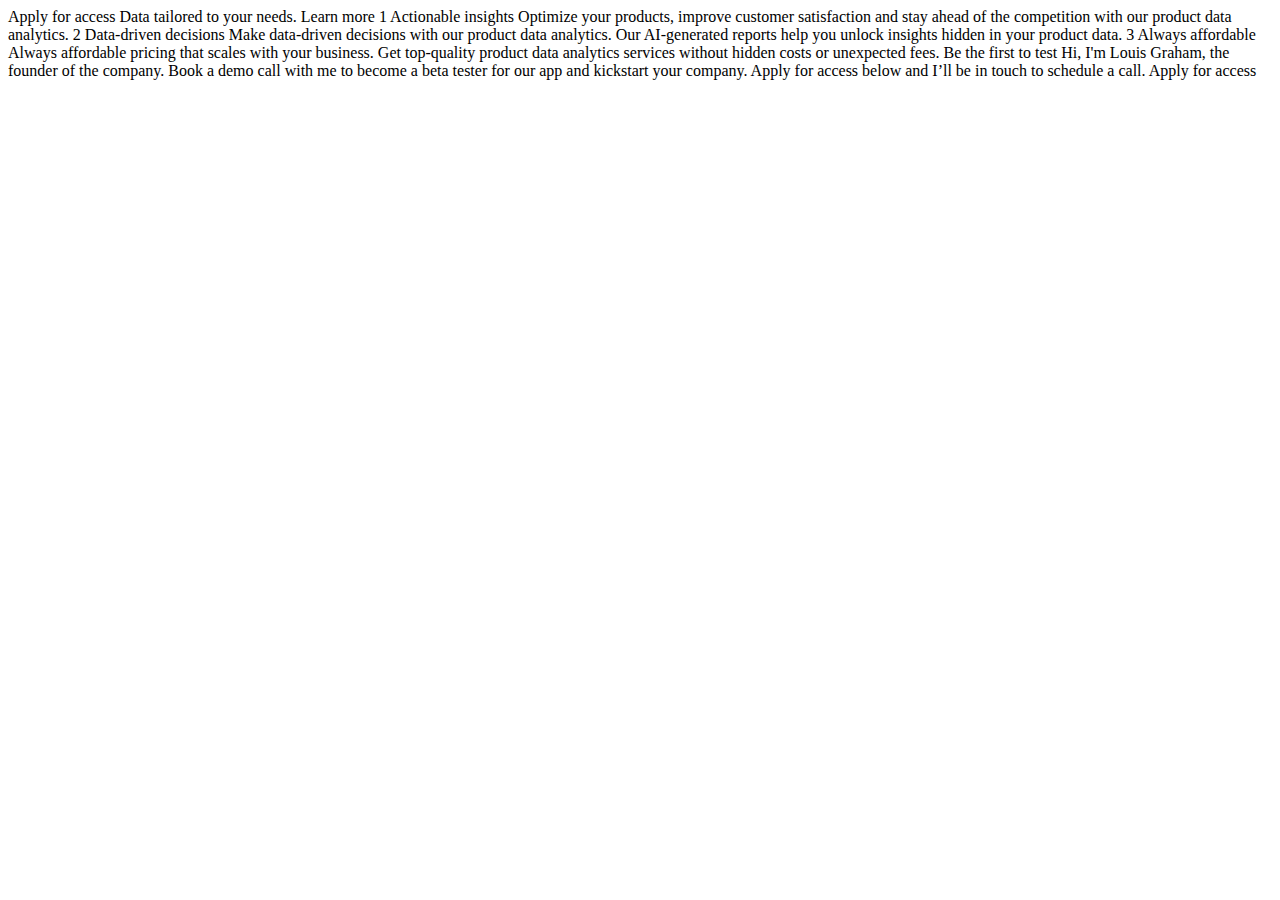
==== starter-code/index.html @ d8915584 "my first commit" ====
<!DOCTYPE html>
<html lang="en">
<head>
  <meta charset="UTF-8">
  <meta name="viewport" content="width=device-width, initial-scale=1.0">

  <link rel="icon" type="image/png" sizes="32x32" href="./assets/images/favicon-32x32.png">
  
  <title>Frontend Mentor | Workit landing page</title>
</head>
<body>

  Apply for access

  Data tailored to your needs.

  Learn more
  
  1

  Actionable insights
  
  Optimize your products, improve customer satisfaction and stay ahead of the competition 
  with our product data analytics.

  2

  Data-driven decisions

  Make data-driven decisions with our product data analytics. Our AI-generated reports help 
  you unlock insights hidden in your product data.

  3

  Always affordable

  Always affordable pricing that scales with your business. Get top-quality product data 
  analytics services without hidden costs or unexpected fees.

  Be the first to test

  Hi, I'm Louis Graham, the founder of the company. Book a demo call with me to become a 
  beta tester for our app and kickstart your company. Apply for access below and I’ll be 
  in touch to schedule a call.

  Apply for access

</body>
</html>
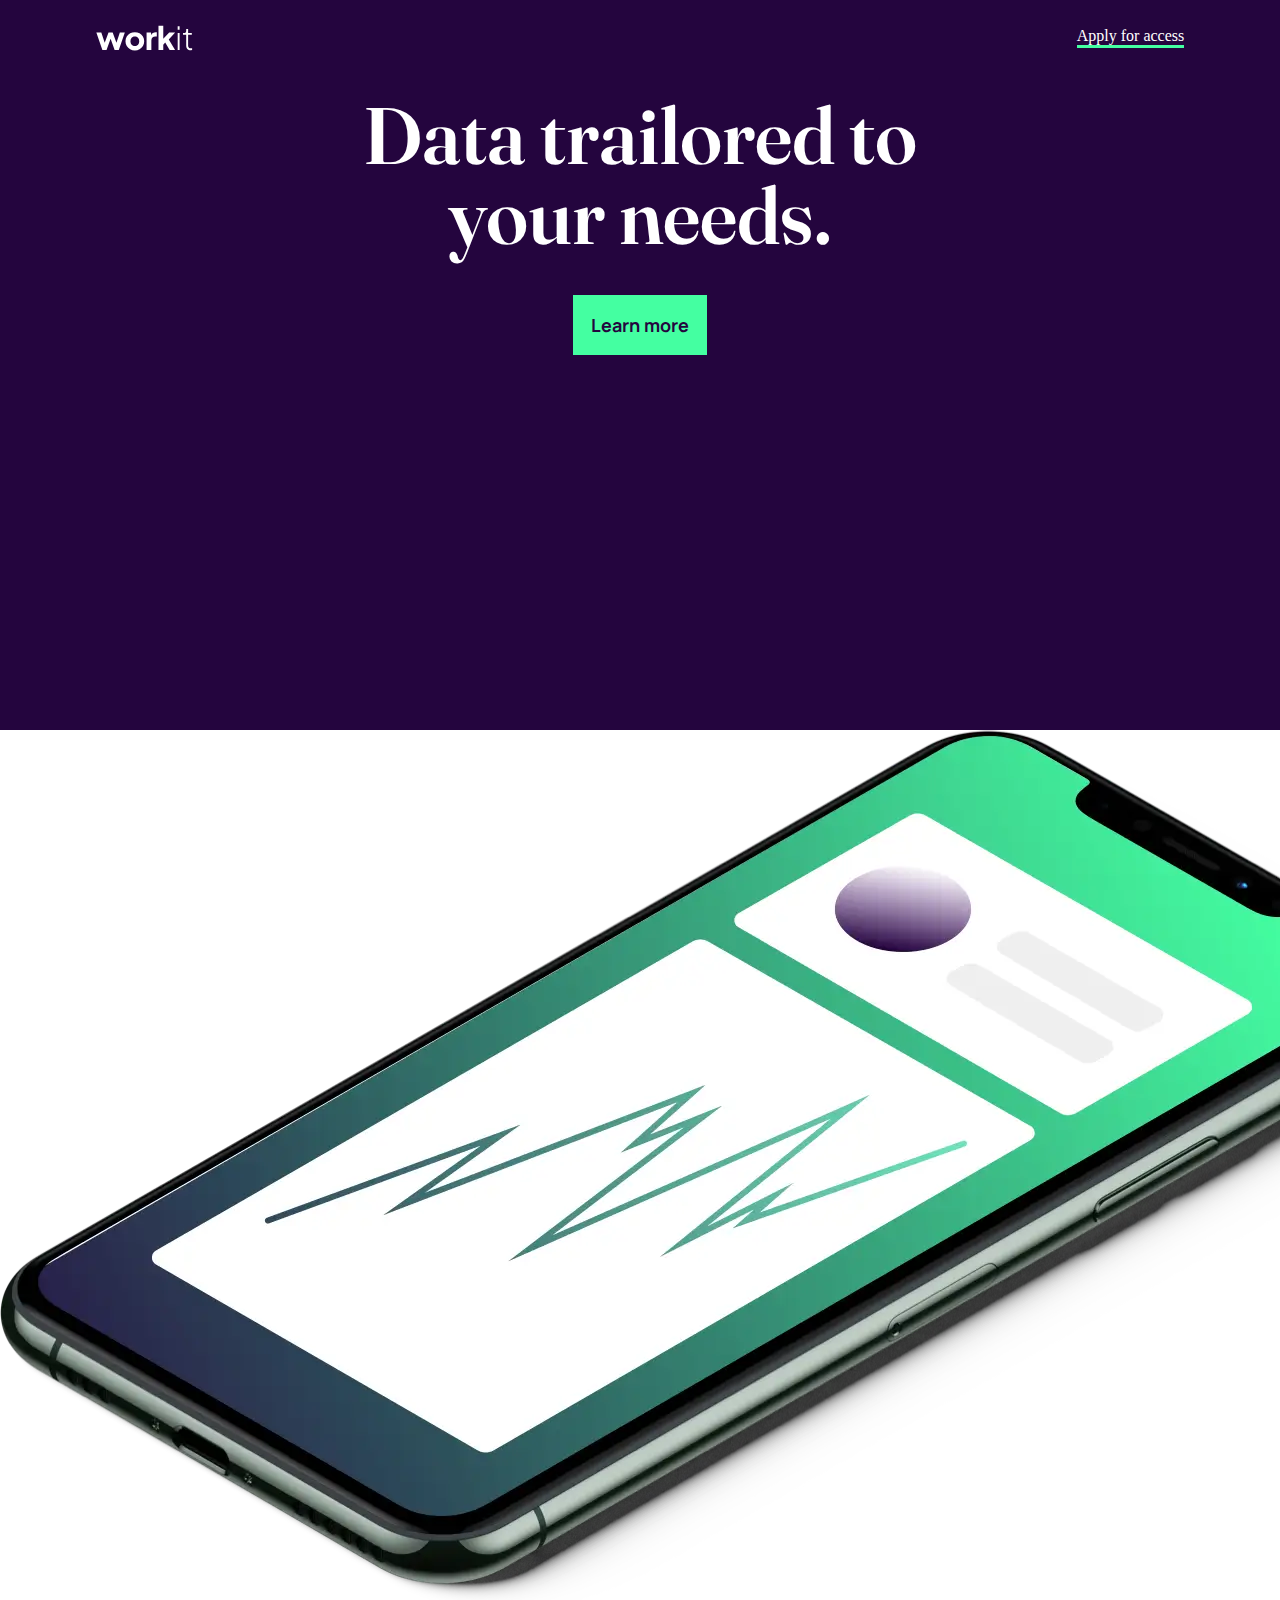
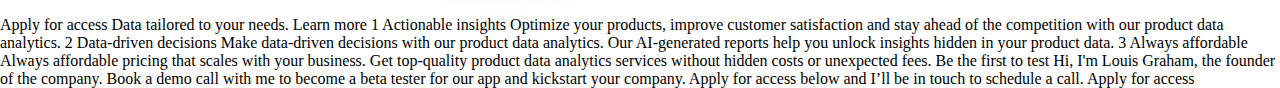
==== commit 4bf4b688: "progress" ====
--- a/starter-code/index.html
+++ b/starter-code/index.html
@@ -1,49 +1,59 @@
 <!DOCTYPE html>
 <html lang="en">
-<head>
-  <meta charset="UTF-8">
-  <meta name="viewport" content="width=device-width, initial-scale=1.0">
+  <head>
+    <meta charset="UTF-8" />
+    <meta name="viewport" content="width=device-width, initial-scale=1.0" />
 
-  <link rel="icon" type="image/png" sizes="32x32" href="./assets/images/favicon-32x32.png">
-  
-  <title>Frontend Mentor | Workit landing page</title>
-</head>
-<body>
+    <link rel="preconnect" href="https://fonts.googleapis.com" />
+    <link rel="preconnect" href="https://fonts.gstatic.com" crossorigin />
+    <link
+      href="https://fonts.googleapis.com/css2?family=Fraunces:opsz,wght@9..144,600&family=Manrope&display=swap"
+      rel="stylesheet"
+    />
+    <link rel="stylesheet" href="style.css" />
 
-  Apply for access
+    <title>Workit landing page</title>
+  </head>
+  <body>
+    <main class="container">
+      <header>
+        <div class="heading">
+          <svg
+            xmlns="http://www.w3.org/2000/svg"
+            width="97"
+            height="26"
+            viewBox="0 0 97 26"
+          >
+            <path
+              fill="#FFF"
+              d="m10.528 25 4.064-11.2L18.624 25h4.16l6.048-17.472H23.84l-3.392 10.144-3.776-10.144h-4.16L8.704 17.672 5.312 7.528H.352L6.368 25h4.16Zm28.324.384c1.728 0 3.296-.395 4.704-1.184a9.132 9.132 0 0 0 3.376-3.248c.842-1.376 1.264-2.939 1.264-4.688 0-1.77-.422-3.339-1.264-4.704a9.173 9.173 0 0 0-3.376-3.232c-1.408-.79-2.976-1.184-4.704-1.184-1.728 0-3.302.395-4.72 1.184a9.138 9.138 0 0 0-3.392 3.232c-.843 1.365-1.264 2.933-1.264 4.704 0 1.75.42 3.312 1.264 4.688a9.097 9.097 0 0 0 3.392 3.248c1.418.79 2.992 1.184 4.72 1.184Zm0-4.32c-1.302 0-2.363-.448-3.184-1.344-.822-.896-1.232-2.048-1.232-3.456 0-1.387.41-2.533 1.232-3.44.82-.907 1.882-1.36 3.184-1.36 1.3 0 2.357.453 3.168 1.36.81.907 1.216 2.053 1.216 3.44 0 1.408-.406 2.56-1.216 3.456-.811.896-1.867 1.344-3.168 1.344ZM55.367 25v-9.408c0-1.301.363-2.31 1.088-3.024.725-.715 1.675-1.072 2.848-1.072h1.504v-4.16h-1.024c-1.067 0-2.01.197-2.832.592-.821.395-1.456 1.136-1.904 2.224V7.528h-4.48V25h4.8Zm11.908 0v-5.344l1.92-2.112L73.643 25h5.44l-6.304-10.432 6.336-7.04h-5.92l-5.92 6.304V.776h-4.8V25h4.8ZM83.598 4.68V1.16h-1.92v3.52h1.92Zm0 20.32V8.008h-1.92V25h1.92Zm11.012.192c.17 0 .405-.01.704-.032.298-.021.565-.064.8-.128v-1.76a11.29 11.29 0 0 1-1.216.096c-.768 0-1.355-.139-1.76-.416a2.012 2.012 0 0 1-.816-1.088 4.628 4.628 0 0 1-.208-1.376V9.832h3.712V8.008h-3.712V4.04h-1.92v1.824c0 .661-.176 1.184-.528 1.568-.352.384-.838.576-1.456.576h-1.216v1.824h3.2v10.656c0 1.536.378 2.704 1.136 3.504.757.8 1.85 1.2 3.28 1.2Z"
+            />
+          </svg>
+          <p>Apply for access</p>
+        </div>
+        <div class="heading-text">
+          Data trailored to <br />
+          your needs.
+        </div>
+        <div class="learn-more">
+          <a href="#">Learn more</a>
+        </div>
+      </header>
+      <div class="heading-secondary">
+        <img src="./assets/images/image-hero.webp" alt="" />
+      </div>
+    </main>
 
-  Data tailored to your needs.
-
-  Learn more
-  
-  1
-
-  Actionable insights
-  
-  Optimize your products, improve customer satisfaction and stay ahead of the competition 
-  with our product data analytics.
-
-  2
-
-  Data-driven decisions
-
-  Make data-driven decisions with our product data analytics. Our AI-generated reports help 
-  you unlock insights hidden in your product data.
-
-  3
-
-  Always affordable
-
-  Always affordable pricing that scales with your business. Get top-quality product data 
-  analytics services without hidden costs or unexpected fees.
-
-  Be the first to test
-
-  Hi, I'm Louis Graham, the founder of the company. Book a demo call with me to become a 
-  beta tester for our app and kickstart your company. Apply for access below and I’ll be 
-  in touch to schedule a call.
-
-  Apply for access
-
-</body>
-</html>+    Apply for access Data tailored to your needs. Learn more 1 Actionable
+    insights Optimize your products, improve customer satisfaction and stay
+    ahead of the competition with our product data analytics. 2 Data-driven
+    decisions Make data-driven decisions with our product data analytics. Our
+    AI-generated reports help you unlock insights hidden in your product data. 3
+    Always affordable Always affordable pricing that scales with your business.
+    Get top-quality product data analytics services without hidden costs or
+    unexpected fees. Be the first to test Hi, I'm Louis Graham, the founder of
+    the company. Book a demo call with me to become a beta tester for our app
+    and kickstart your company. Apply for access below and I’ll be in touch to
+    schedule a call. Apply for access
+  </body>
+</html>
--- a/starter-code/style.css
+++ b/starter-code/style.css
@@ -0,0 +1,58 @@
+* {
+  padding: 0;
+  margin: 0;
+  box-sizing: border-box;
+}
+
+body {
+  max-width: 1440px;
+}
+
+header {
+  background-color: #24053e;
+  color: #fff;
+  height: 730px;
+  /* clip-path: polygon(0% 0%, 100% 0%, 100% 100%, 0% 100%, 50% 50%); */
+}
+
+header .heading {
+  padding: 24.61px 95.76px 24.61px 95.76px;
+  display: flex;
+  align-items: center;
+  justify-content: space-between;
+}
+
+header .heading p {
+  border-bottom: 3px solid rgb(68, 255, 161);
+}
+
+header .heading-text {
+  font-family: "Fraunces";
+  font-size: 80px;
+  line-height: 1;
+  font-weight: 600;
+  text-align: center;
+  margin-top: 20px;
+}
+
+header .learn-more {
+  display: flex;
+  justify-content: center;
+  margin-top: 40px;
+}
+
+header .learn-more a:link {
+  display: inline-block;
+  /* position: absolute; */
+  text-align: center;
+  text-decoration: none;
+  font-family: "Manrope";
+  font-weight: bold;
+  font-size: 18px;
+  padding: 18px;
+  color: #24053e;
+  background-color: rgb(68, 255, 161);
+}
+
+.container .heading-secondary {
+}
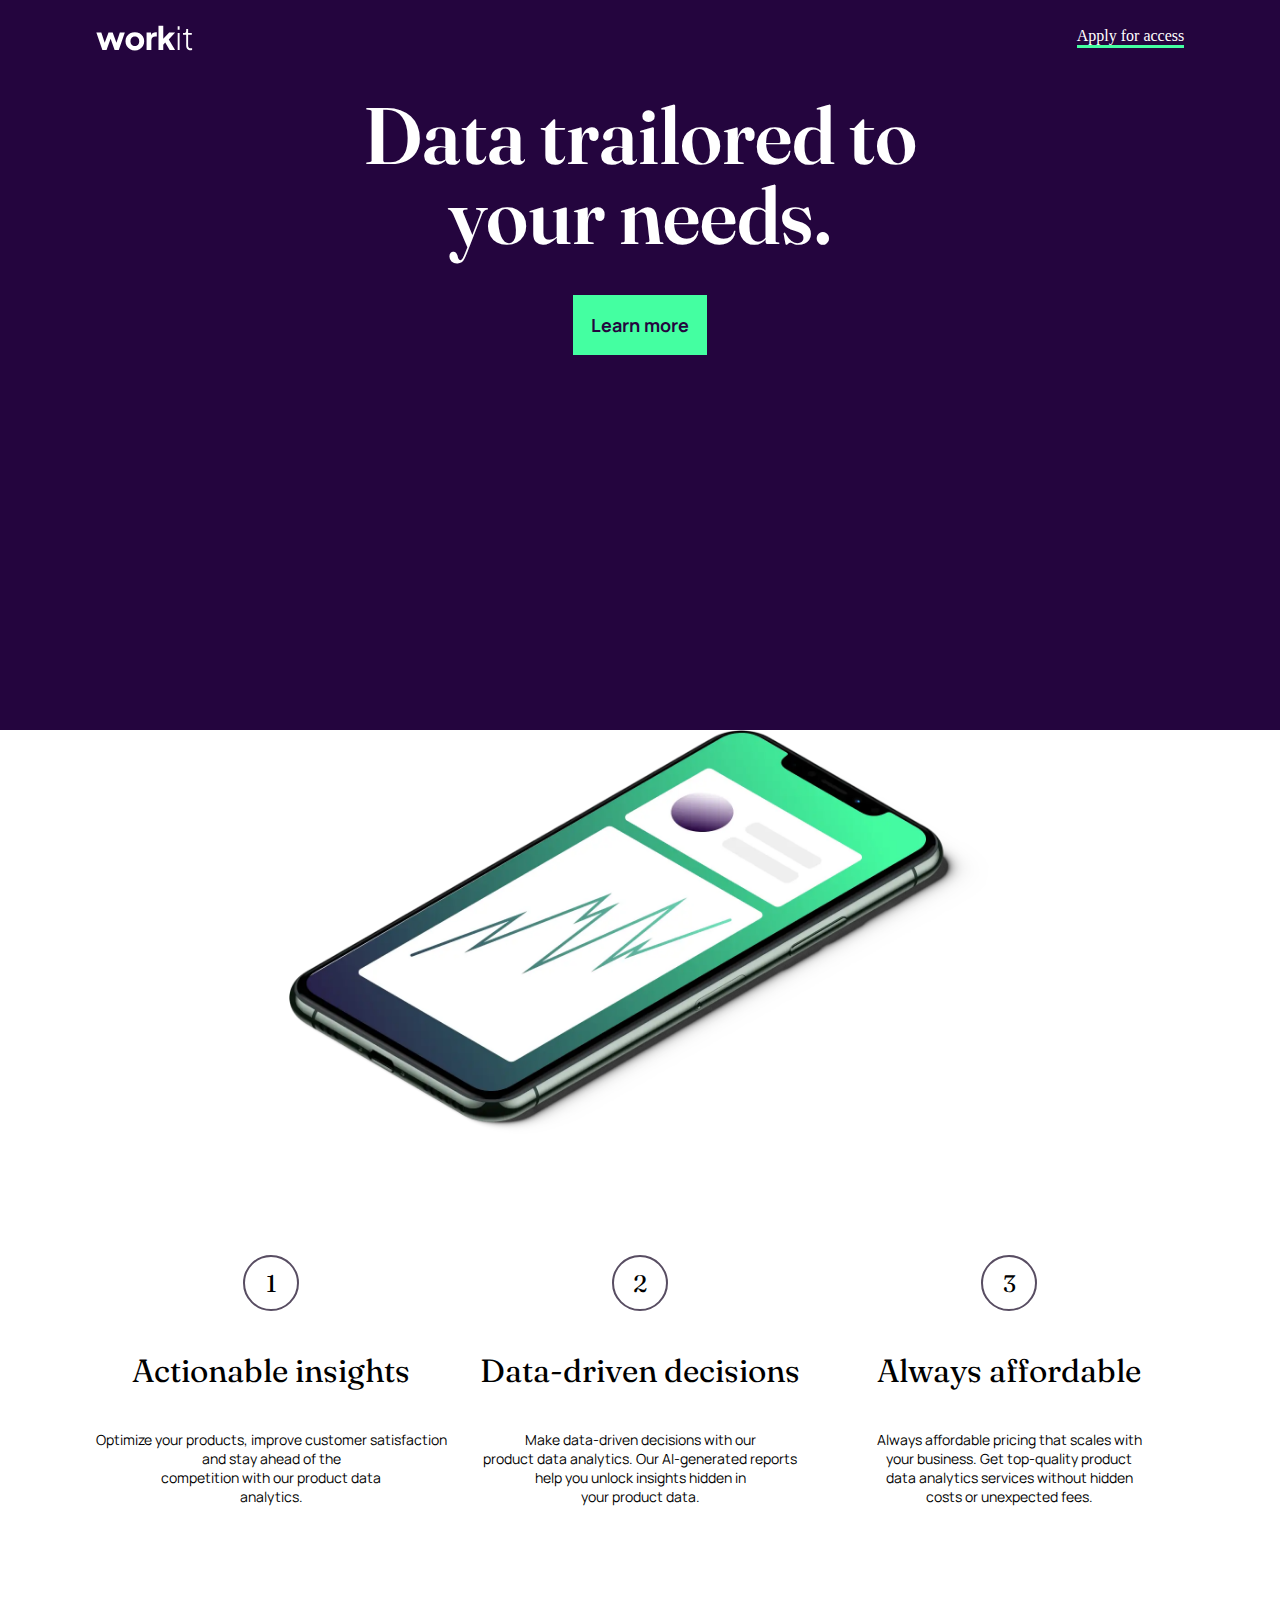
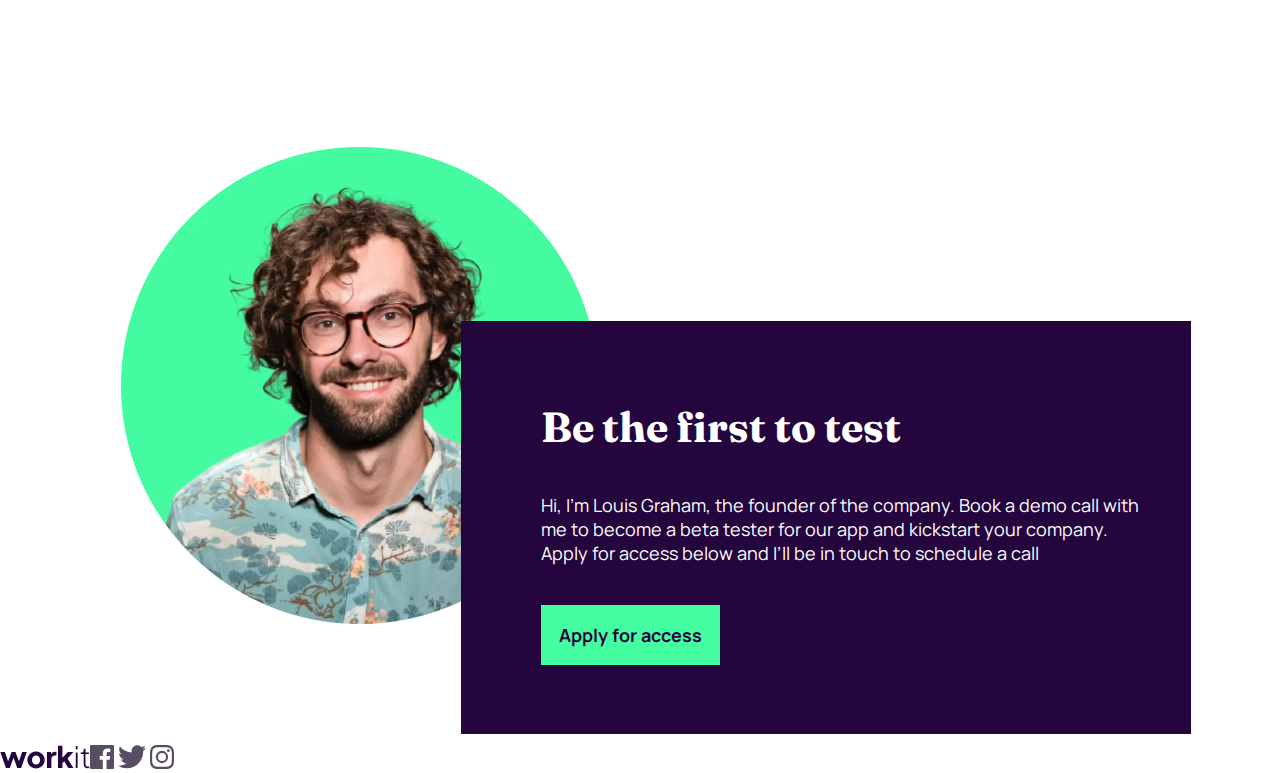
==== commit 8a2d00ee: "progress" ====
--- a/starter-code/index.html
+++ b/starter-code/index.html
@@ -41,19 +41,60 @@
       </header>
       <div class="heading-secondary">
         <img src="./assets/images/image-hero.webp" alt="" />
+        <div class="details-content">
+          <div class="details">
+            <p class="number">1</p>
+            <p class="heading-small">Actionable insights</p>
+            <p class="text">
+              Optimize your products, improve customer satisfaction and stay
+              ahead of the <br />
+              competition with our product data <br />
+              analytics.
+            </p>
+          </div>
+          <div class="details">
+            <p class="number">2</p>
+            <p class="heading-small">Data-driven decisions</p>
+            <p class="text">
+              Make data-driven decisions with our <br />
+              product data analytics. Our AI-generated reports <br />
+              help you unlock insights hidden in <br />
+              your product data.
+            </p>
+          </div>
+          <div class="details">
+            <p class="number">3</p>
+            <p class="heading-small">Always affordable</p>
+            <p class="text">
+              Always affordable pricing that scales with <br />
+              your business. Get top-quality product <br />
+              data analytics services without hidden <br />
+              costs or unexpected fees.
+            </p>
+          </div>
+        </div>
+      </div>
+      <div class="action">
+        <img src="./assets/images/image-founder.webp" alt="" />
+        <div class="action-content">
+          <div class="heading-mid">Be the first to test</div>
+          <p>
+            Hi, I'm Louis Graham, the founder of the company. Book a demo call
+            with me to become a beta tester for our app and kickstart your
+            company. Apply for access below and I’ll be in touch to schedule a
+            call
+          </p>
+          <a href="#">Apply for access</a>
+        </div>
       </div>
     </main>
-
-    Apply for access Data tailored to your needs. Learn more 1 Actionable
-    insights Optimize your products, improve customer satisfaction and stay
-    ahead of the competition with our product data analytics. 2 Data-driven
-    decisions Make data-driven decisions with our product data analytics. Our
-    AI-generated reports help you unlock insights hidden in your product data. 3
-    Always affordable Always affordable pricing that scales with your business.
-    Get top-quality product data analytics services without hidden costs or
-    unexpected fees. Be the first to test Hi, I'm Louis Graham, the founder of
-    the company. Book a demo call with me to become a beta tester for our app
-    and kickstart your company. Apply for access below and I’ll be in touch to
-    schedule a call. Apply for access
+    <footer>
+      <img src="./assets/images/logo-dark.svg" alt="" srcset="" />
+      <div>
+        <img src="./assets/images/icon-facebook.svg" alt="" />
+        <img src="./assets/images/icon-twitter.svg" alt="" />
+        <img src="./assets/images/icon-instagram.svg" alt="" />
+      </div>
+    </footer>
   </body>
 </html>
--- a/starter-code/style.css
+++ b/starter-code/style.css
@@ -41,7 +41,7 @@
   margin-top: 40px;
 }
 
-header .learn-more a:link {
+a:link {
   display: inline-block;
   /* position: absolute; */
   text-align: center;
@@ -55,4 +55,103 @@
 }
 
 .container .heading-secondary {
+  display: flex;
+  justify-content: center;
+  align-items: center;
+  flex-direction: column;
 }
+
+.heading-secondary img {
+  height: 405px;
+  width: 702px;
+  display: block;
+}
+
+.details-content {
+  font-size: 14px;
+  padding: 120px;
+  display: flex;
+  gap: 15px;
+  justify-content: space-around;
+}
+.details {
+  font-family: "Fraunces", sans-serif;
+  width: 354px;
+  display: flex;
+  justify-content: center;
+  align-items: center;
+  flex-direction: column;
+}
+
+.number {
+  height: 56px;
+  width: 56px;
+  /* text-align: center; */
+  display: flex;
+  justify-content: center;
+  align-items: center;
+  border: 2px solid rgba(88, 77, 98);
+  font-size: 24px;
+  border-radius: 50%;
+}
+
+.heading-small {
+  font-size: 32px;
+  margin: 40px 0 40px 0;
+}
+
+.text {
+  font-family: "Manrope";
+  text-align: center;
+}
+
+.action {
+  padding: 121px;
+  display: flex;
+  position: relative;
+}
+
+.action img {
+  height: 477px;
+  width: 477px;
+}
+
+.action .action-content {
+  height: 413px;
+  width: 730px;
+  padding: 80px;
+  background-color: rgb(36, 5, 62);
+  color: white;
+  position: absolute;
+  top: 41%;
+  left: 36%;
+}
+
+.action .action-content .heading-mid {
+  font-family: "Fraunces", sans-serif;
+  font-size: 42px;
+  font-weight: bold;
+  margin-bottom: 20px;
+}
+
+.action .action-content p {
+  width: 602px;
+  font-size: 18px;
+  font-family: "Manrope";
+  font-weight: 400;
+  color: 584D62;
+  padding: 20px 0 40px 0;
+}
+
+.action .action-content a {
+  font-weight: bold;
+  font-size: 18px;
+}
+
+footer {
+  display: flex;
+}
+
+footer img {
+  height: 24px;
+}
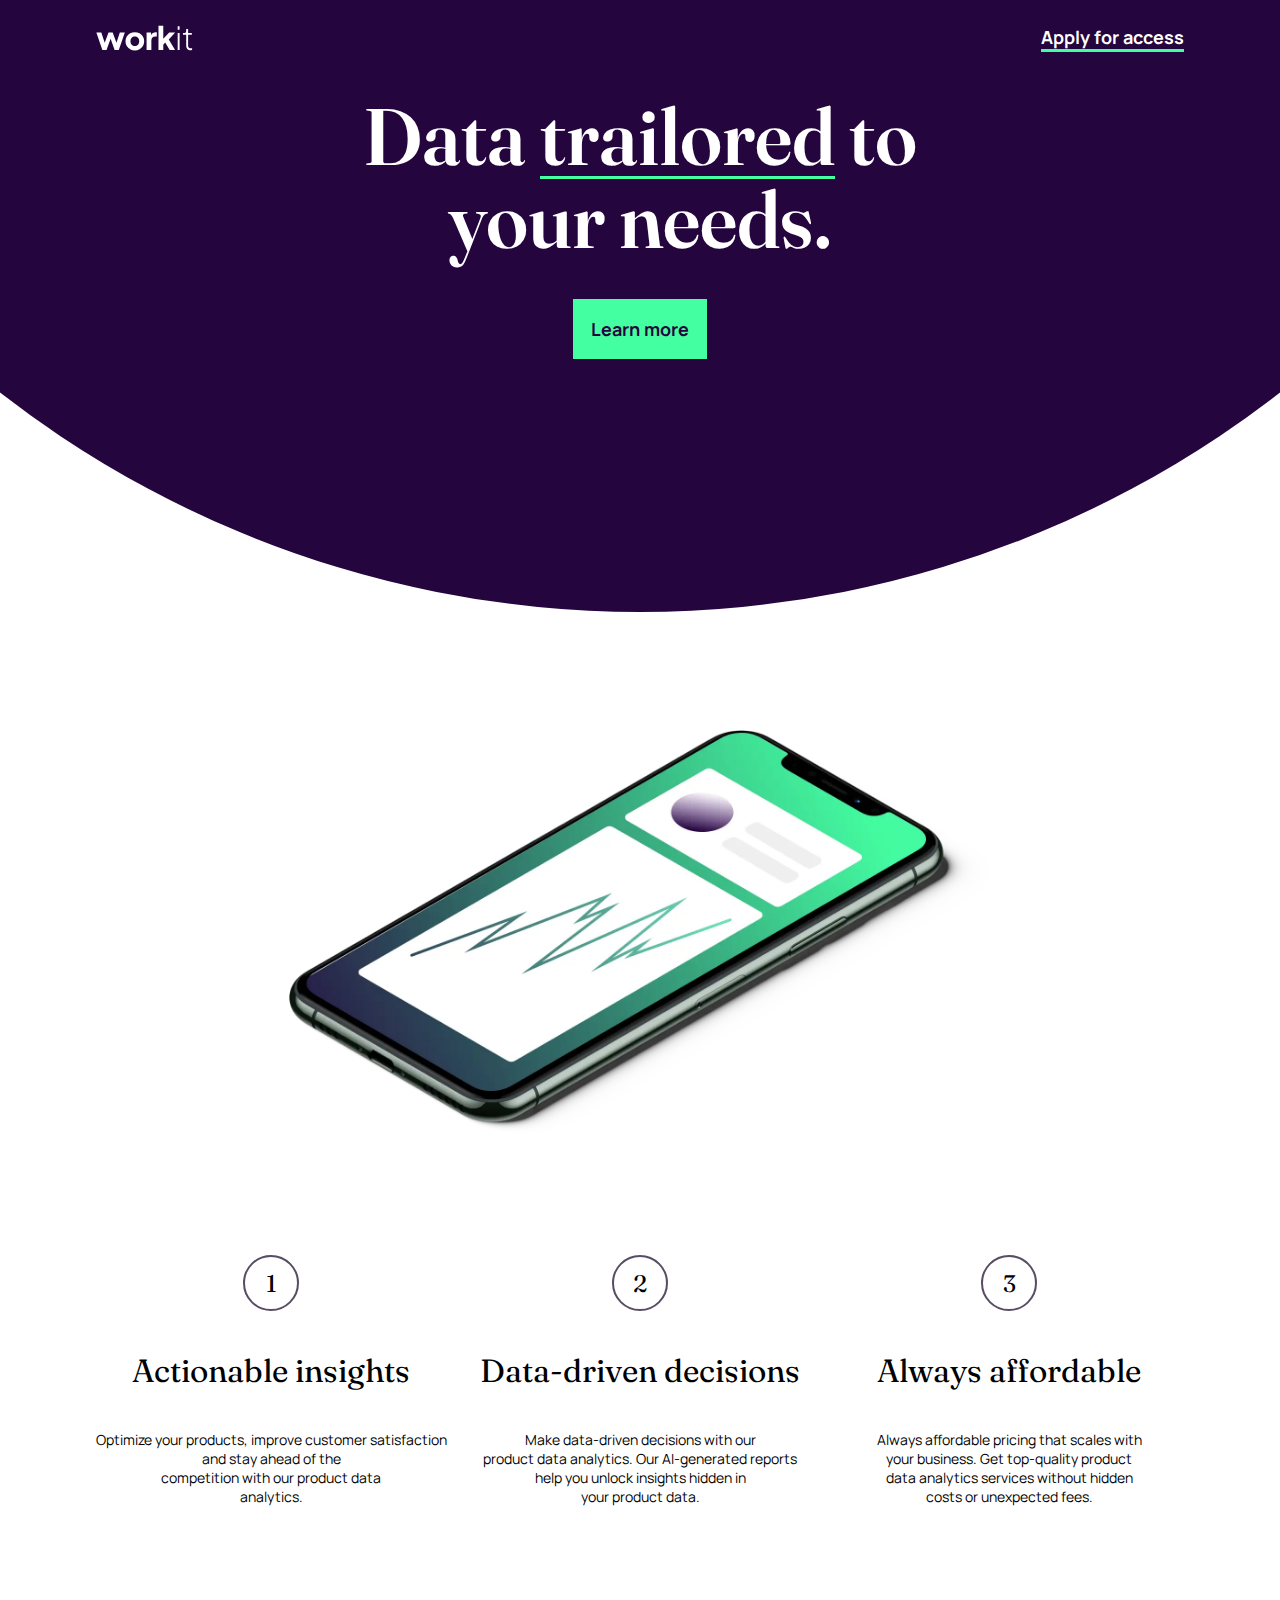
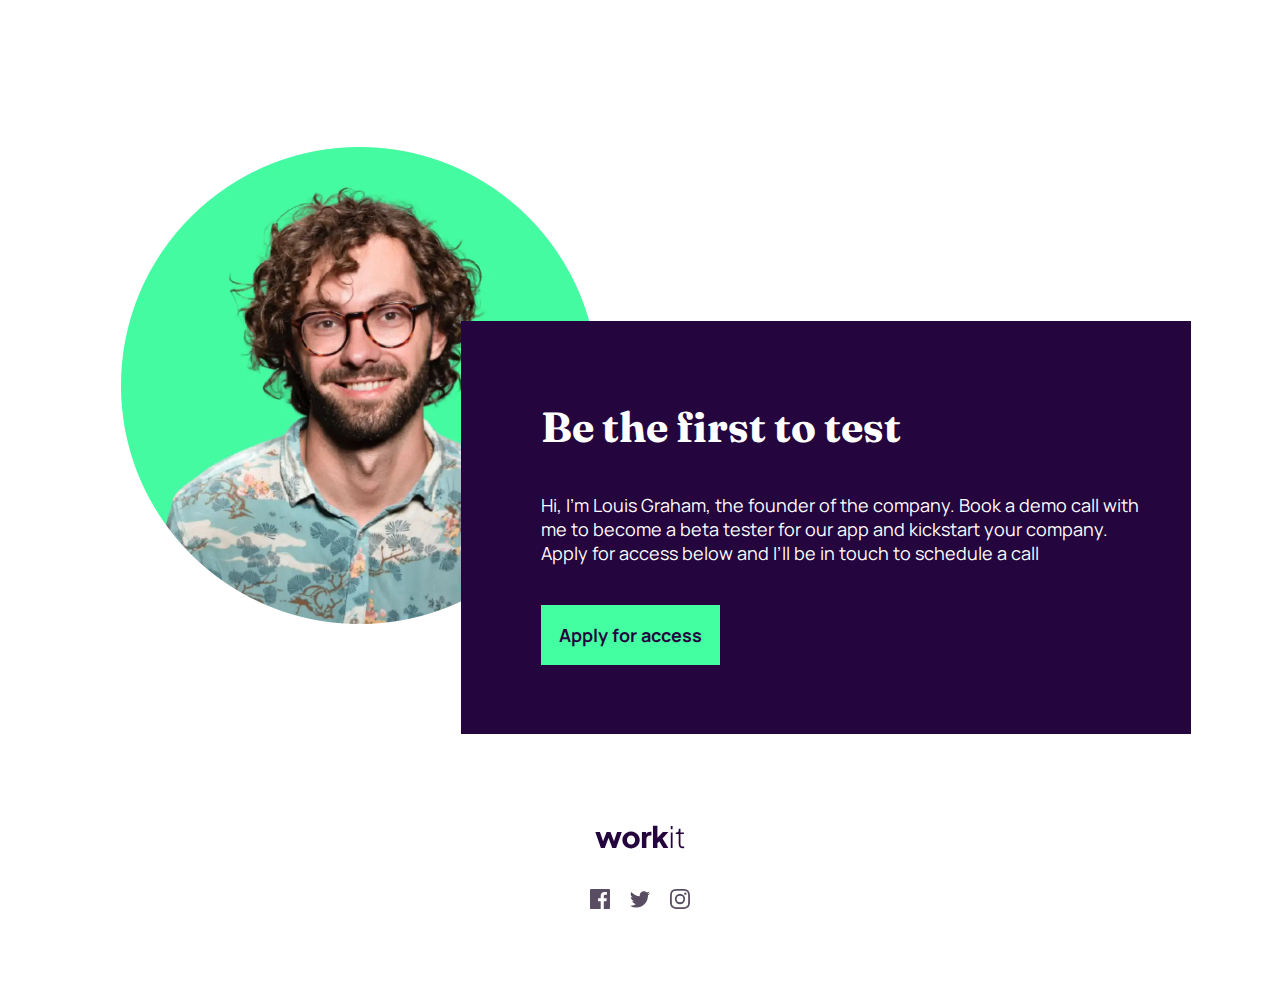
==== commit a6040dbe: "progress- circle" ====
--- a/starter-code/index.html
+++ b/starter-code/index.html
@@ -29,10 +29,10 @@
               d="m10.528 25 4.064-11.2L18.624 25h4.16l6.048-17.472H23.84l-3.392 10.144-3.776-10.144h-4.16L8.704 17.672 5.312 7.528H.352L6.368 25h4.16Zm28.324.384c1.728 0 3.296-.395 4.704-1.184a9.132 9.132 0 0 0 3.376-3.248c.842-1.376 1.264-2.939 1.264-4.688 0-1.77-.422-3.339-1.264-4.704a9.173 9.173 0 0 0-3.376-3.232c-1.408-.79-2.976-1.184-4.704-1.184-1.728 0-3.302.395-4.72 1.184a9.138 9.138 0 0 0-3.392 3.232c-.843 1.365-1.264 2.933-1.264 4.704 0 1.75.42 3.312 1.264 4.688a9.097 9.097 0 0 0 3.392 3.248c1.418.79 2.992 1.184 4.72 1.184Zm0-4.32c-1.302 0-2.363-.448-3.184-1.344-.822-.896-1.232-2.048-1.232-3.456 0-1.387.41-2.533 1.232-3.44.82-.907 1.882-1.36 3.184-1.36 1.3 0 2.357.453 3.168 1.36.81.907 1.216 2.053 1.216 3.44 0 1.408-.406 2.56-1.216 3.456-.811.896-1.867 1.344-3.168 1.344ZM55.367 25v-9.408c0-1.301.363-2.31 1.088-3.024.725-.715 1.675-1.072 2.848-1.072h1.504v-4.16h-1.024c-1.067 0-2.01.197-2.832.592-.821.395-1.456 1.136-1.904 2.224V7.528h-4.48V25h4.8Zm11.908 0v-5.344l1.92-2.112L73.643 25h5.44l-6.304-10.432 6.336-7.04h-5.92l-5.92 6.304V.776h-4.8V25h4.8ZM83.598 4.68V1.16h-1.92v3.52h1.92Zm0 20.32V8.008h-1.92V25h1.92Zm11.012.192c.17 0 .405-.01.704-.032.298-.021.565-.064.8-.128v-1.76a11.29 11.29 0 0 1-1.216.096c-.768 0-1.355-.139-1.76-.416a2.012 2.012 0 0 1-.816-1.088 4.628 4.628 0 0 1-.208-1.376V9.832h3.712V8.008h-3.712V4.04h-1.92v1.824c0 .661-.176 1.184-.528 1.568-.352.384-.838.576-1.456.576h-1.216v1.824h3.2v10.656c0 1.536.378 2.704 1.136 3.504.757.8 1.85 1.2 3.28 1.2Z"
             />
           </svg>
-          <p>Apply for access</p>
+          <p> <a href="#"> Apply for access </a></p>
         </div>
         <div class="heading-text">
-          Data trailored to <br />
+          Data <span>trailored</span> to <br />
           your needs.
         </div>
         <div class="learn-more">
@@ -88,12 +88,22 @@
         </div>
       </div>
     </main>
+    <div class="secondary-logo">
+        <img src="./assets/images/logo-dark.svg" alt="" srcset="" />
+      </div>
+    </div>
     <footer>
-      <img src="./assets/images/logo-dark.svg" alt="" srcset="" />
-      <div>
-        <img src="./assets/images/icon-facebook.svg" alt="" />
+      <div class="footer">
+          <a href="#" class="socials">
+        <img src="./assets/images/icon-facebook.svg" alt="" /> 
+            </a>
+          <a href="#">
         <img src="./assets/images/icon-twitter.svg" alt="" />
+      </a>
+      
+        <a href="#">
         <img src="./assets/images/icon-instagram.svg" alt="" />
+        </a>
       </div>
     </footer>
   </body>
--- a/starter-code/style.css
+++ b/starter-code/style.css
@@ -9,10 +9,23 @@
 }
 
 header {
-  background-color: #24053e;
   color: #fff;
   height: 730px;
-  /* clip-path: polygon(0% 0%, 100% 0%, 100% 100%, 0% 100%, 50% 50%); */
+  position: relative;
+  overflow: hidden;
+}
+
+header:before {
+  content: "";
+  position: absolute;
+  top: 0px;
+  left: 0px;
+  width: 100%;
+  height: 100%;
+  background-color: #24053e;
+  z-index: -1;
+  clip-path: circle(61vh at 50% -6vh);
+  transform: scale(1.9);
 }
 
 header .heading {
@@ -22,28 +35,9 @@
   justify-content: space-between;
 }
 
-header .heading p {
-  border-bottom: 3px solid rgb(68, 255, 161);
-}
-
-header .heading-text {
-  font-family: "Fraunces";
-  font-size: 80px;
-  line-height: 1;
-  font-weight: 600;
-  text-align: center;
-  margin-top: 20px;
-}
-
-header .learn-more {
-  display: flex;
-  justify-content: center;
-  margin-top: 40px;
-}
-
 a:link {
   display: inline-block;
-  /* position: absolute; */
+  cursor: pointer;
   text-align: center;
   text-decoration: none;
   font-family: "Manrope";
@@ -52,6 +46,36 @@
   padding: 18px;
   color: #24053e;
   background-color: rgb(68, 255, 161);
+}
+
+header .heading p a {
+  color: #fff;
+  border-bottom: 3px solid rgb(68, 255, 161);
+}
+
+header .heading p a:link {
+  background-color: inherit;
+  color: inherit;
+  padding: 0;
+}
+
+header .heading-text {
+  font-family: "Fraunces";
+  font-size: 80px;
+  line-height: 1;
+  font-weight: 600;
+  text-align: center;
+  margin-top: 20px;
+}
+header .heading-text span {
+  display: inline-block;
+  border-bottom: 3px solid rgb(68, 255, 161);
+}
+
+header .learn-more {
+  display: flex;
+  justify-content: center;
+  margin-top: 40px;
 }
 
 .container .heading-secondary {
@@ -148,10 +172,30 @@
   font-size: 18px;
 }
 
+.secondary-logo img {
+  display: block;
+  height: 24px;
+  margin: 80px 0 40px 0;
+}
+
+.secondary-logo,
 footer {
   display: flex;
-}
-
-footer img {
-  height: 24px;
-}
+  justify-content: center;
+}
+
+footer .footer {
+  display: flex;
+  gap: 20px;
+  flex-direction: row;
+}
+
+footer {
+  padding-bottom: 80px;
+}
+
+footer .footer a:link {
+  background-color: white;
+  padding: 0;
+  margin: 0;
+}
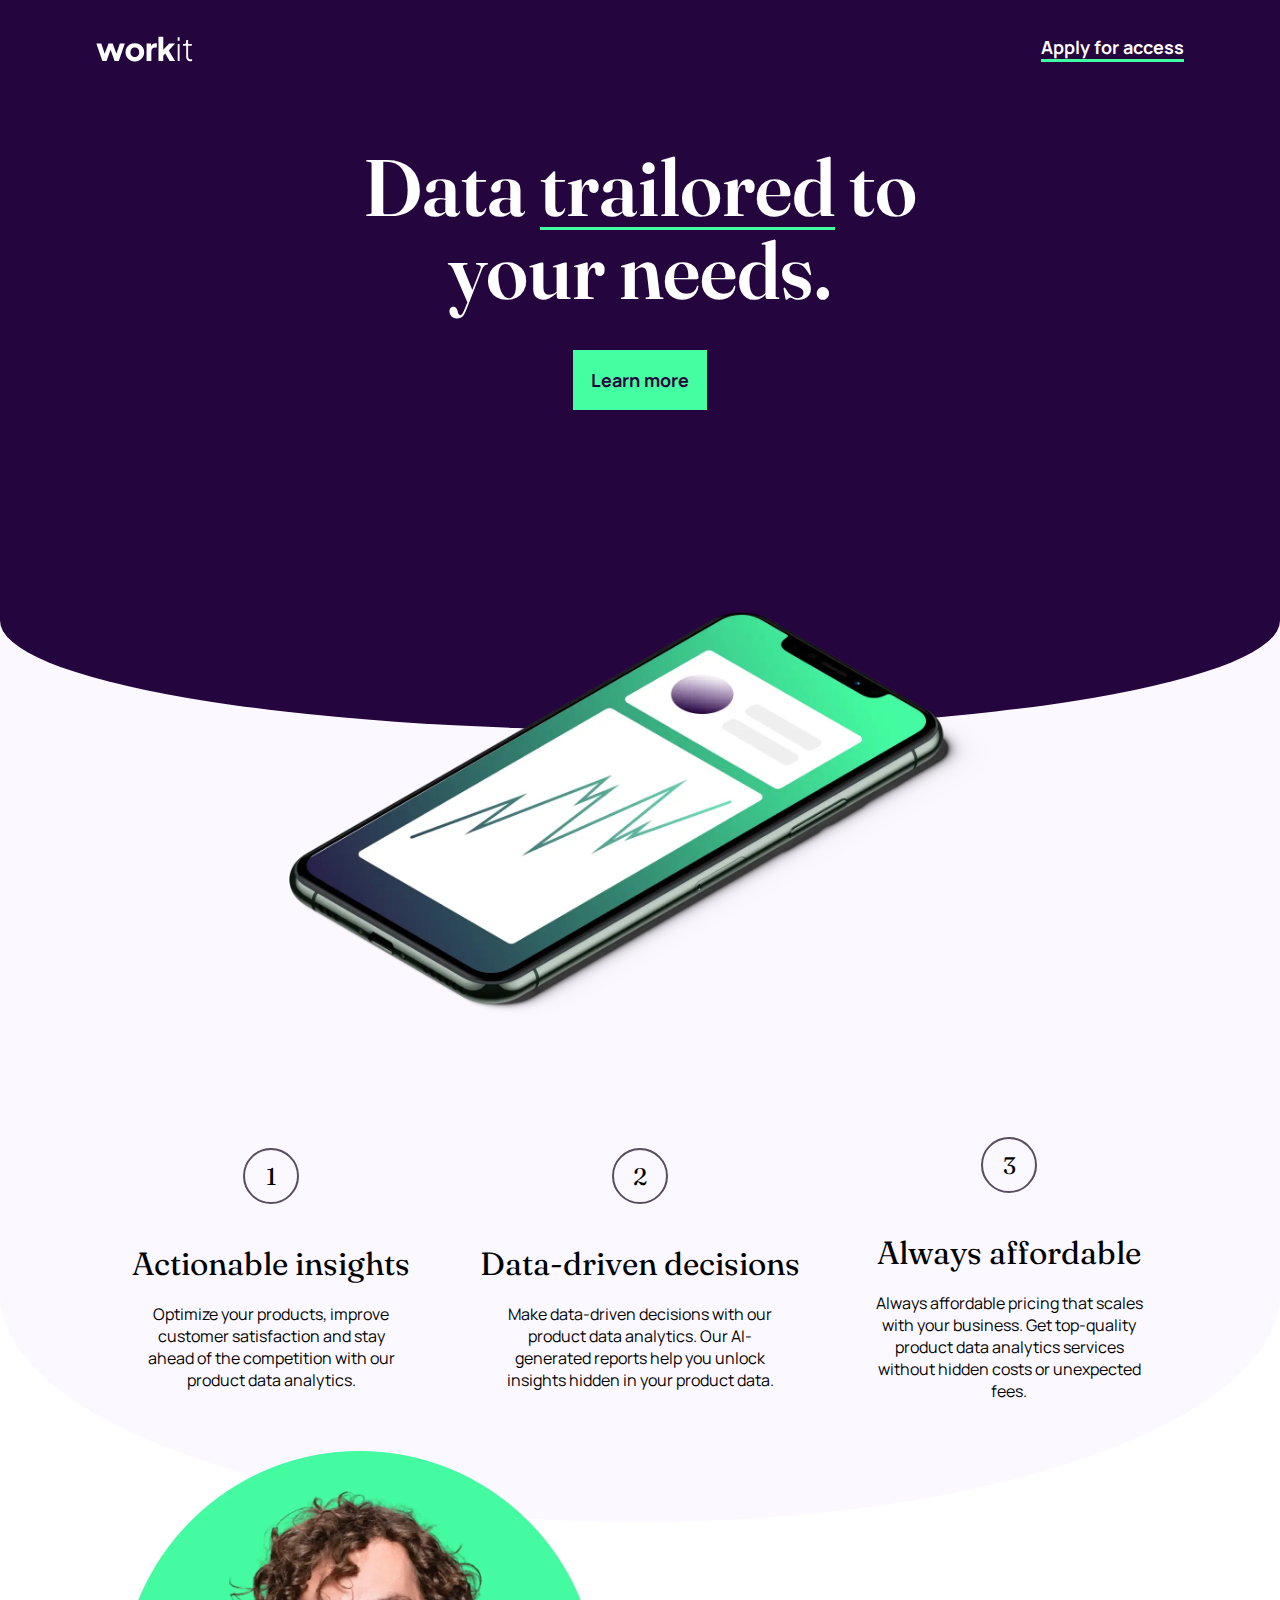
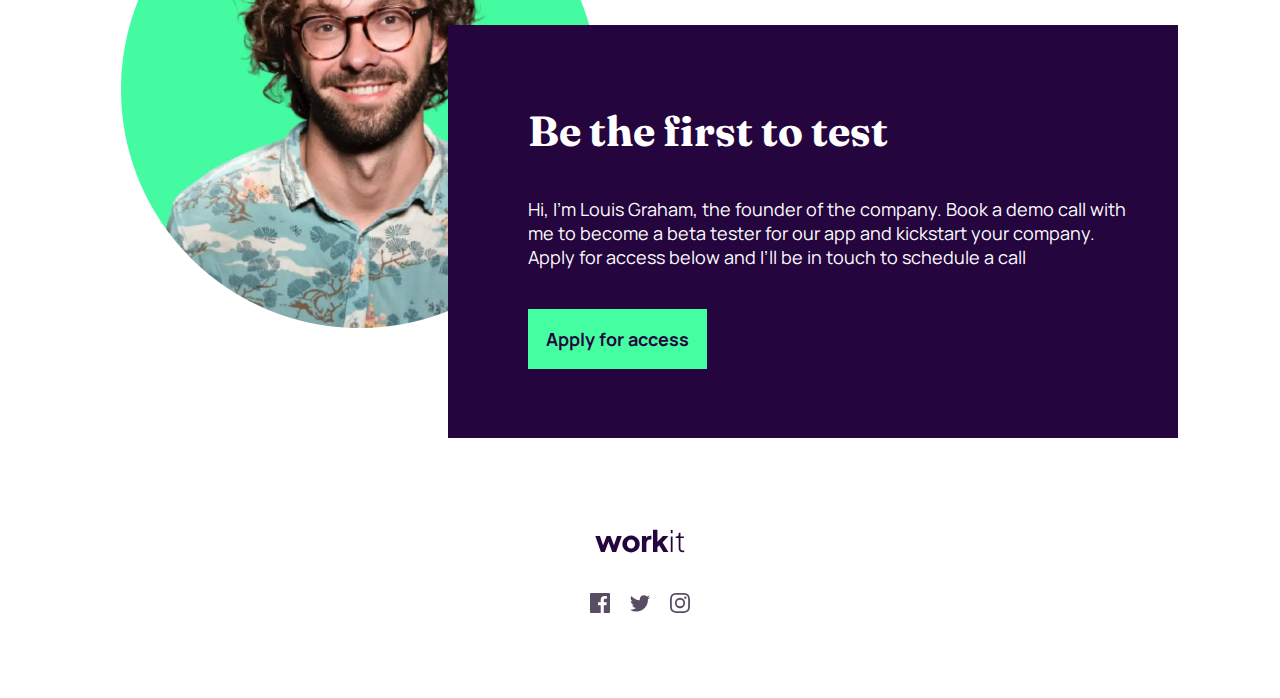
==== commit a11560eb: "progress" ====
--- a/starter-code/index.html
+++ b/starter-code/index.html
@@ -29,7 +29,7 @@
               d="m10.528 25 4.064-11.2L18.624 25h4.16l6.048-17.472H23.84l-3.392 10.144-3.776-10.144h-4.16L8.704 17.672 5.312 7.528H.352L6.368 25h4.16Zm28.324.384c1.728 0 3.296-.395 4.704-1.184a9.132 9.132 0 0 0 3.376-3.248c.842-1.376 1.264-2.939 1.264-4.688 0-1.77-.422-3.339-1.264-4.704a9.173 9.173 0 0 0-3.376-3.232c-1.408-.79-2.976-1.184-4.704-1.184-1.728 0-3.302.395-4.72 1.184a9.138 9.138 0 0 0-3.392 3.232c-.843 1.365-1.264 2.933-1.264 4.704 0 1.75.42 3.312 1.264 4.688a9.097 9.097 0 0 0 3.392 3.248c1.418.79 2.992 1.184 4.72 1.184Zm0-4.32c-1.302 0-2.363-.448-3.184-1.344-.822-.896-1.232-2.048-1.232-3.456 0-1.387.41-2.533 1.232-3.44.82-.907 1.882-1.36 3.184-1.36 1.3 0 2.357.453 3.168 1.36.81.907 1.216 2.053 1.216 3.44 0 1.408-.406 2.56-1.216 3.456-.811.896-1.867 1.344-3.168 1.344ZM55.367 25v-9.408c0-1.301.363-2.31 1.088-3.024.725-.715 1.675-1.072 2.848-1.072h1.504v-4.16h-1.024c-1.067 0-2.01.197-2.832.592-.821.395-1.456 1.136-1.904 2.224V7.528h-4.48V25h4.8Zm11.908 0v-5.344l1.92-2.112L73.643 25h5.44l-6.304-10.432 6.336-7.04h-5.92l-5.92 6.304V.776h-4.8V25h4.8ZM83.598 4.68V1.16h-1.92v3.52h1.92Zm0 20.32V8.008h-1.92V25h1.92Zm11.012.192c.17 0 .405-.01.704-.032.298-.021.565-.064.8-.128v-1.76a11.29 11.29 0 0 1-1.216.096c-.768 0-1.355-.139-1.76-.416a2.012 2.012 0 0 1-.816-1.088 4.628 4.628 0 0 1-.208-1.376V9.832h3.712V8.008h-3.712V4.04h-1.92v1.824c0 .661-.176 1.184-.528 1.568-.352.384-.838.576-1.456.576h-1.216v1.824h3.2v10.656c0 1.536.378 2.704 1.136 3.504.757.8 1.85 1.2 3.28 1.2Z"
             />
           </svg>
-          <p> <a href="#"> Apply for access </a></p>
+          <p><a href="#"> Apply for access </a></p>
         </div>
         <div class="heading-text">
           Data <span>trailored</span> to <br />
@@ -39,70 +39,75 @@
           <a href="#">Learn more</a>
         </div>
       </header>
-      <div class="heading-secondary">
-        <img src="./assets/images/image-hero.webp" alt="" />
-        <div class="details-content">
-          <div class="details">
-            <p class="number">1</p>
-            <p class="heading-small">Actionable insights</p>
-            <p class="text">
-              Optimize your products, improve customer satisfaction and stay
-              ahead of the <br />
-              competition with our product data <br />
-              analytics.
-            </p>
-          </div>
-          <div class="details">
-            <p class="number">2</p>
-            <p class="heading-small">Data-driven decisions</p>
-            <p class="text">
-              Make data-driven decisions with our <br />
-              product data analytics. Our AI-generated reports <br />
-              help you unlock insights hidden in <br />
-              your product data.
-            </p>
-          </div>
-          <div class="details">
-            <p class="number">3</p>
-            <p class="heading-small">Always affordable</p>
-            <p class="text">
-              Always affordable pricing that scales with <br />
-              your business. Get top-quality product <br />
-              data analytics services without hidden <br />
-              costs or unexpected fees.
-            </p>
+      <div class="product">
+        <div class="heading-secondary">
+          <img src="./assets/images/image-hero.webp" alt="" />
+          <div class="details-content">
+            <div class="details">
+              <p class="number">1</p>
+              <div class="details-text">
+                <p class="heading-small">Actionable insights</p>
+                <p class="text">
+                  Optimize your products, improve customer satisfaction and stay
+                  ahead of the competition with our product data analytics.
+                </p>
+              </div>
+            </div>
+            <div class="details">
+              <p class="number">2</p>
+              <div class="details-text">
+                <p class="heading-small">Data-driven decisions</p>
+                <p class="text">
+                  Make data-driven decisions with our product data analytics.
+                  Our AI-generated reports help you unlock insights hidden in
+                  your product data.
+                </p>
+              </div>
+            </div>
+            <div class="details">
+              <p class="number">3</p>
+              <div class="details-text">
+                <p class="heading-small">Always affordable</p>
+                <p class="text">
+                  Always affordable pricing that scales with your business. Get
+                  top-quality product data analytics services without hidden
+                  costs or unexpected fees.
+                </p>
+              </div>
+            </div>
           </div>
         </div>
       </div>
-      <div class="action">
-        <img src="./assets/images/image-founder.webp" alt="" />
-        <div class="action-content">
-          <div class="heading-mid">Be the first to test</div>
-          <p>
-            Hi, I'm Louis Graham, the founder of the company. Book a demo call
-            with me to become a beta tester for our app and kickstart your
-            company. Apply for access below and I’ll be in touch to schedule a
-            call
-          </p>
-          <a href="#">Apply for access</a>
-        </div>
+    </main>
+
+    <div class="action">
+      <img src="./assets/images/image-founder.webp" alt="" />
+      <div class="action-content">
+        <div class="heading-mid">Be the first to test</div>
+        <p>
+          Hi, I'm Louis Graham, the founder of the company. Book a demo call
+          with me to become a beta tester for our app and kickstart your
+          company. Apply for access below and I’ll be in touch to schedule a
+          call
+        </p>
+        <a href="#">Apply for access</a>
       </div>
-    </main>
+    </div>
+
     <div class="secondary-logo">
-        <img src="./assets/images/logo-dark.svg" alt="" srcset="" />
-      </div>
+      <img src="./assets/images/logo-dark.svg" alt="" srcset="" />
     </div>
     <footer>
       <div class="footer">
-          <a href="#" class="socials">
-        <img src="./assets/images/icon-facebook.svg" alt="" /> 
-            </a>
-          <a href="#">
-        <img src="./assets/images/icon-twitter.svg" alt="" />
-      </a>
-      
+        <a href="#" class="socials">
+          <img src="./assets/images/icon-facebook.svg" alt="" />
+        </a>
         <a href="#">
-        <img src="./assets/images/icon-instagram.svg" alt="" />
+          <img src="./assets/images/icon-twitter.svg" alt="" />
+        </a>
+
+        <a href="#">
+          <img src="./assets/images/icon-instagram.svg" alt="" />
         </a>
       </div>
     </footer>
--- a/starter-code/style.css
+++ b/starter-code/style.css
@@ -8,11 +8,22 @@
   max-width: 1440px;
 }
 
+.container {
+  position: relative;
+}
+
 header {
   color: #fff;
   height: 730px;
+  width: 100%;
   position: relative;
   overflow: hidden;
+}
+
+@media only screen and (max-width: 768px) {
+  header {
+    height: 540.24px;
+  }
 }
 
 header:before {
@@ -24,15 +35,25 @@
   height: 100%;
   background-color: #24053e;
   z-index: -1;
-  clip-path: circle(61vh at 50% -6vh);
-  transform: scale(1.9);
+  border-radius: 0 0 50% 50% / 0 0 15% 15%;
+  /* clip-path: circle(61vh at 50% -6vh);
+  transform: scale(1.9); */
 }
 
 header .heading {
-  padding: 24.61px 95.76px 24.61px 95.76px;
+  padding: 35px 95.76px 35px 95.76px;
   display: flex;
   align-items: center;
   justify-content: space-between;
+}
+
+@media only screen and (max-width: 768px) {
+  header .heading {
+    padding: 30px 24.61px 0px 24.61px;
+    display: flex;
+    align-items: center;
+    justify-content: space-between;
+  }
 }
 
 a:link {
@@ -48,6 +69,13 @@
   background-color: rgb(68, 255, 161);
 }
 
+a:active,
+a:hover {
+  color: rgb(68, 255, 161);
+  border: 2px solid rgb(68, 255, 161);
+  background-color: #24053e;
+}
+
 header .heading p a {
   color: #fff;
   border-bottom: 3px solid rgb(68, 255, 161);
@@ -57,6 +85,14 @@
   background-color: inherit;
   color: inherit;
   padding: 0;
+}
+
+header .heading p a:active,
+header .heading p a:hover {
+  padding-bottom: 2px;
+  border: none;
+  border-bottom: 3px solid rgb(68, 255, 161);
+  color: rgb(68, 255, 161);
 }
 
 header .heading-text {
@@ -65,24 +101,64 @@
   line-height: 1;
   font-weight: 600;
   text-align: center;
-  margin-top: 20px;
+  margin-top: 50px;
 }
 header .heading-text span {
   display: inline-block;
   border-bottom: 3px solid rgb(68, 255, 161);
 }
 
+@media only screen and (max-width: 768px) {
+  header .heading-text {
+    font-size: 50px;
+    line-height: 1;
+    font-weight: 600;
+    text-align: center;
+    /* margin-top: 30px; */
+  }
+}
+
 header .learn-more {
   display: flex;
   justify-content: center;
   margin-top: 40px;
 }
 
+.container .product {
+  width: 100%;
+  position: absolute;
+  top: 68vh;
+  left: 0;
+}
+
+@media only screen and (max-width: 768px) {
+  .container .product {
+    top: 0vh;
+    left: 0;
+  }
+}
+
 .container .heading-secondary {
+  width: 100;
   display: flex;
   justify-content: center;
   align-items: center;
   flex-direction: column;
+  position: relative;
+}
+
+.container .heading-secondary:before {
+  content: "";
+  position: absolute;
+  top: 0px;
+  left: 0px;
+  width: 100%;
+  height: 100%;
+  background-color: #fcf8ff;
+  z-index: -2;
+  border-radius: 0 0 50% 50% / 0 0 25% 25%;
+  /* clip-path: circle(61vh at 50% -6vh);
+  transform: scale(1.9); */
 }
 
 .heading-secondary img {
@@ -98,6 +174,25 @@
   gap: 15px;
   justify-content: space-around;
 }
+
+@media only screen and (max-width: 768px) {
+  .container .product {
+    width: 100%;
+    position: absolute;
+    top: 60vh;
+    left: 0;
+  }
+
+  .heading-secondary img {
+    height: 296px;
+    width: 514px;
+    display: block;
+  }
+  .details-content {
+    flex-direction: column;
+  }
+}
+
 .details {
   font-family: "Fraunces", sans-serif;
   width: 354px;
@@ -105,6 +200,33 @@
   justify-content: center;
   align-items: center;
   flex-direction: column;
+}
+
+@media only screen and (max-width: 768px) {
+  .details {
+    font-family: "Fraunces", sans-serif;
+    /* width: 354px; */
+    display: flex;
+    justify-content: center;
+    align-items: center;
+    flex-direction: row;
+  }
+}
+.details {
+  font-family: "Fraunces", sans-serif;
+  /* width: 354px; */
+  display: flex;
+  justify-content: center;
+  align-items: center;
+  flex-direction: column;
+}
+
+.details-text {
+  display: flex;
+  justify-content: center;
+  align-items: center;
+  flex-direction: column;
+  /* padding: 0 9.2px 0 9.2px; */
 }
 
 .number {
@@ -121,18 +243,28 @@
 
 .heading-small {
   font-size: 32px;
-  margin: 40px 0 40px 0;
+  margin: 40px 0 20px 0;
 }
 
 .text {
   font-family: "Manrope";
+  font-size: 16px;
   text-align: center;
+  padding: 0 20px 0 20px;
+}
+
+.text:first-child {
+  padding: 0 0px 0 0px;
+}
+.text:last-child {
+  padding: 0 40px 0 40px;
 }
 
 .action {
   padding: 121px;
   display: flex;
   position: relative;
+  margin-top: 600px;
 }
 
 .action img {
@@ -148,7 +280,7 @@
   color: white;
   position: absolute;
   top: 41%;
-  left: 36%;
+  left: 35%;
 }
 
 .action .action-content .heading-mid {
@@ -199,3 +331,5 @@
   padding: 0;
   margin: 0;
 }
+
+/* tablet media querry */
